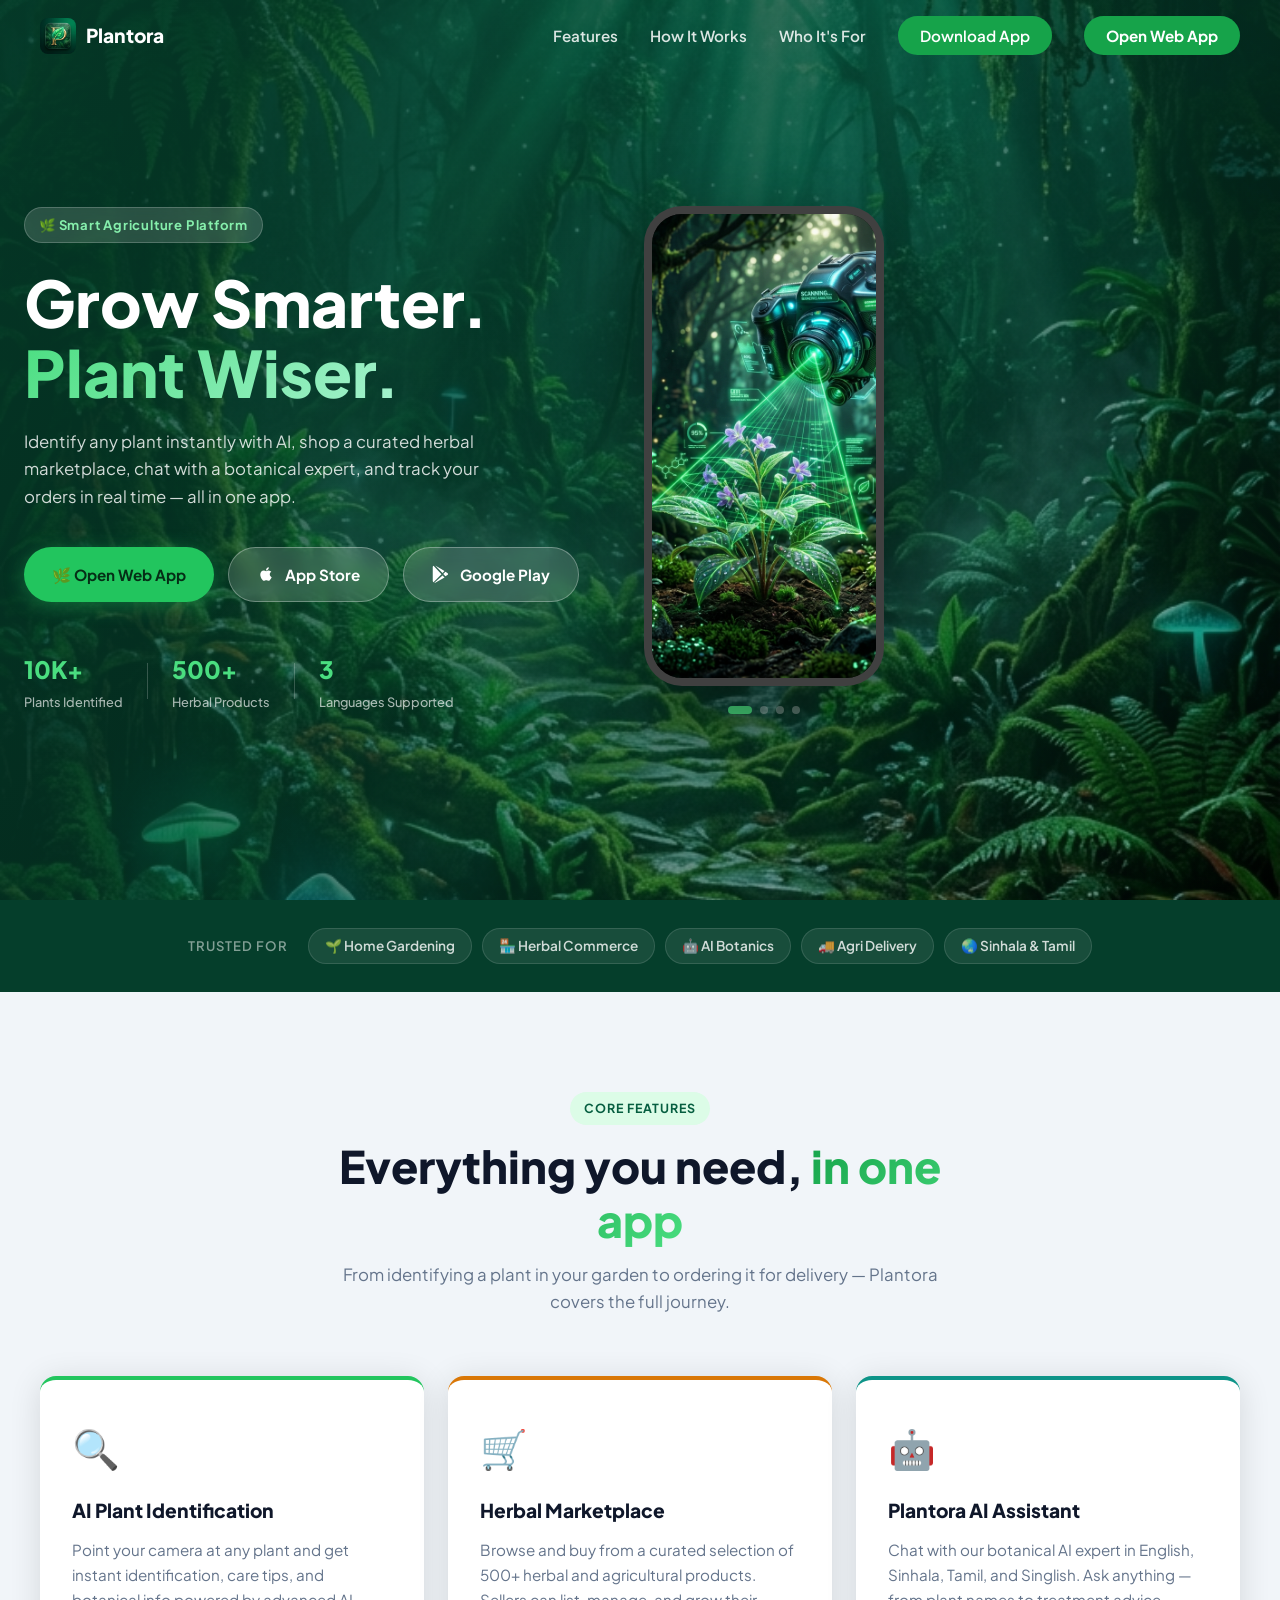
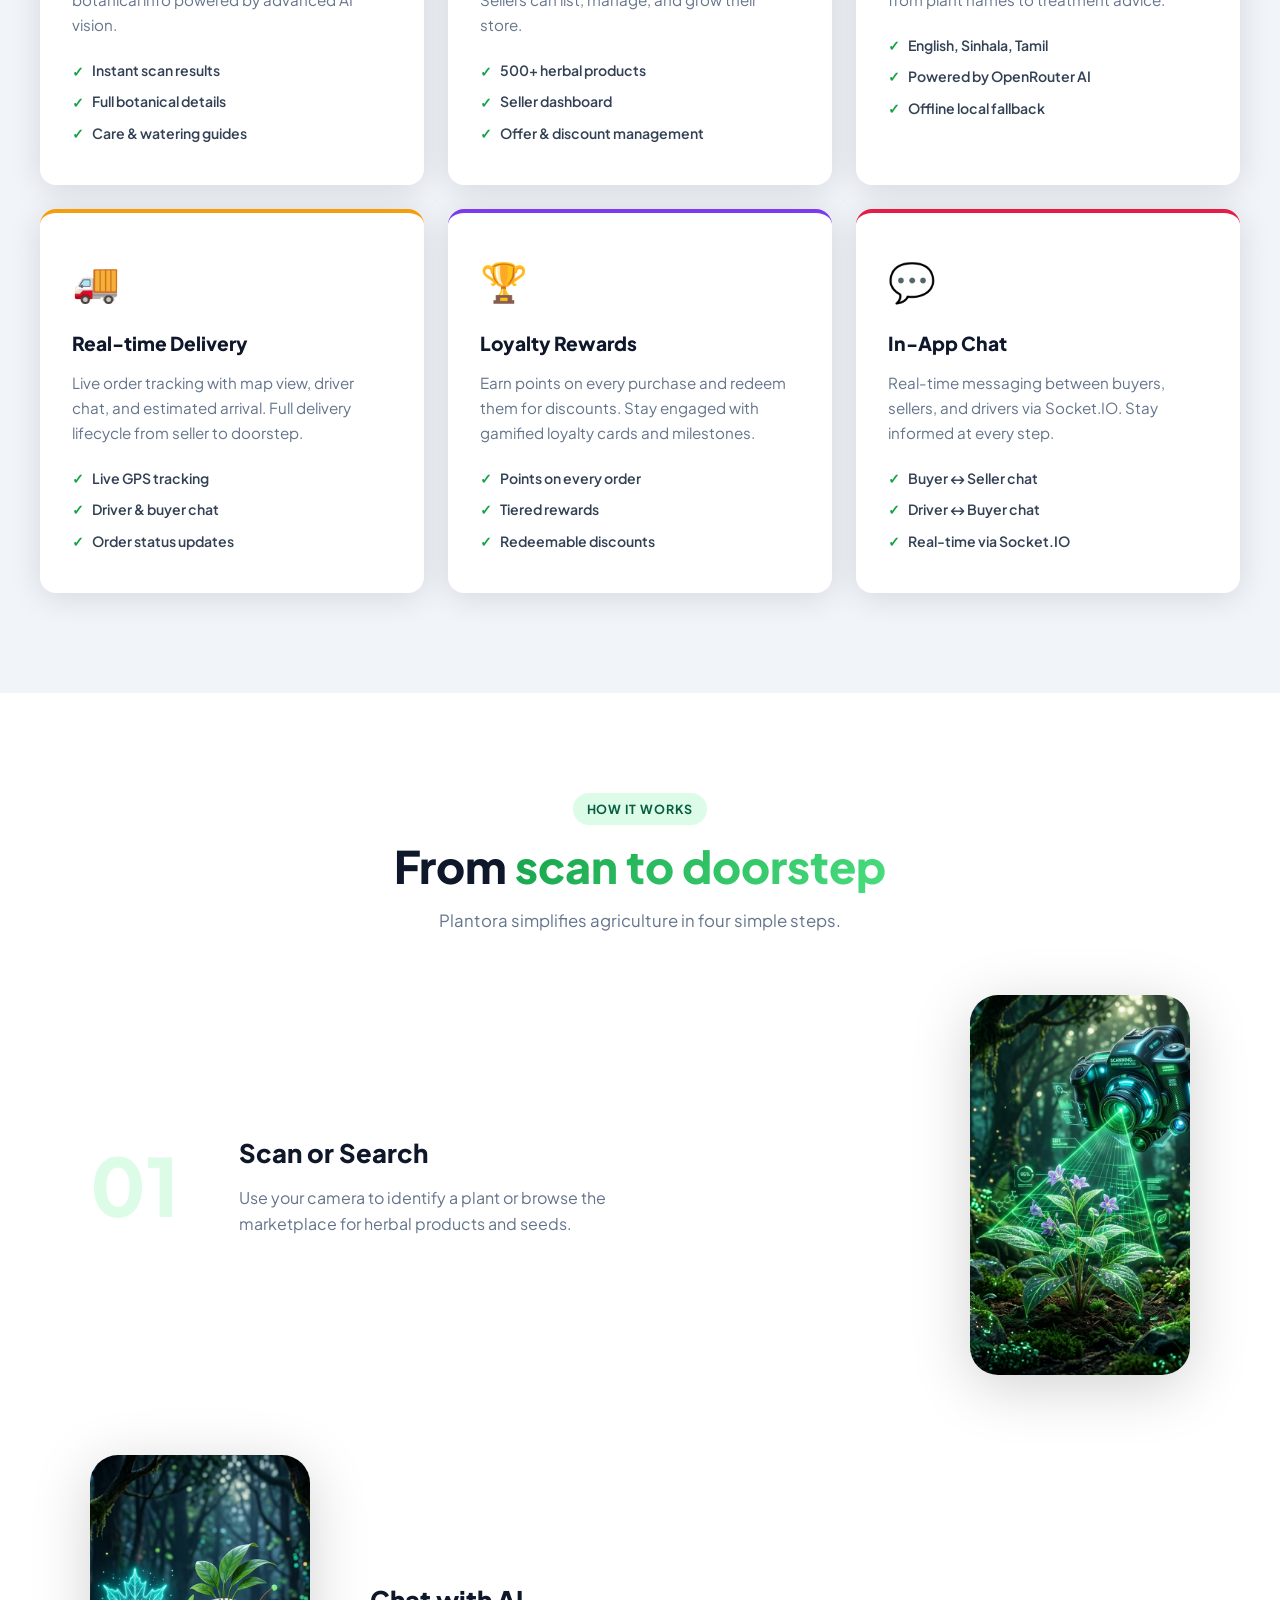
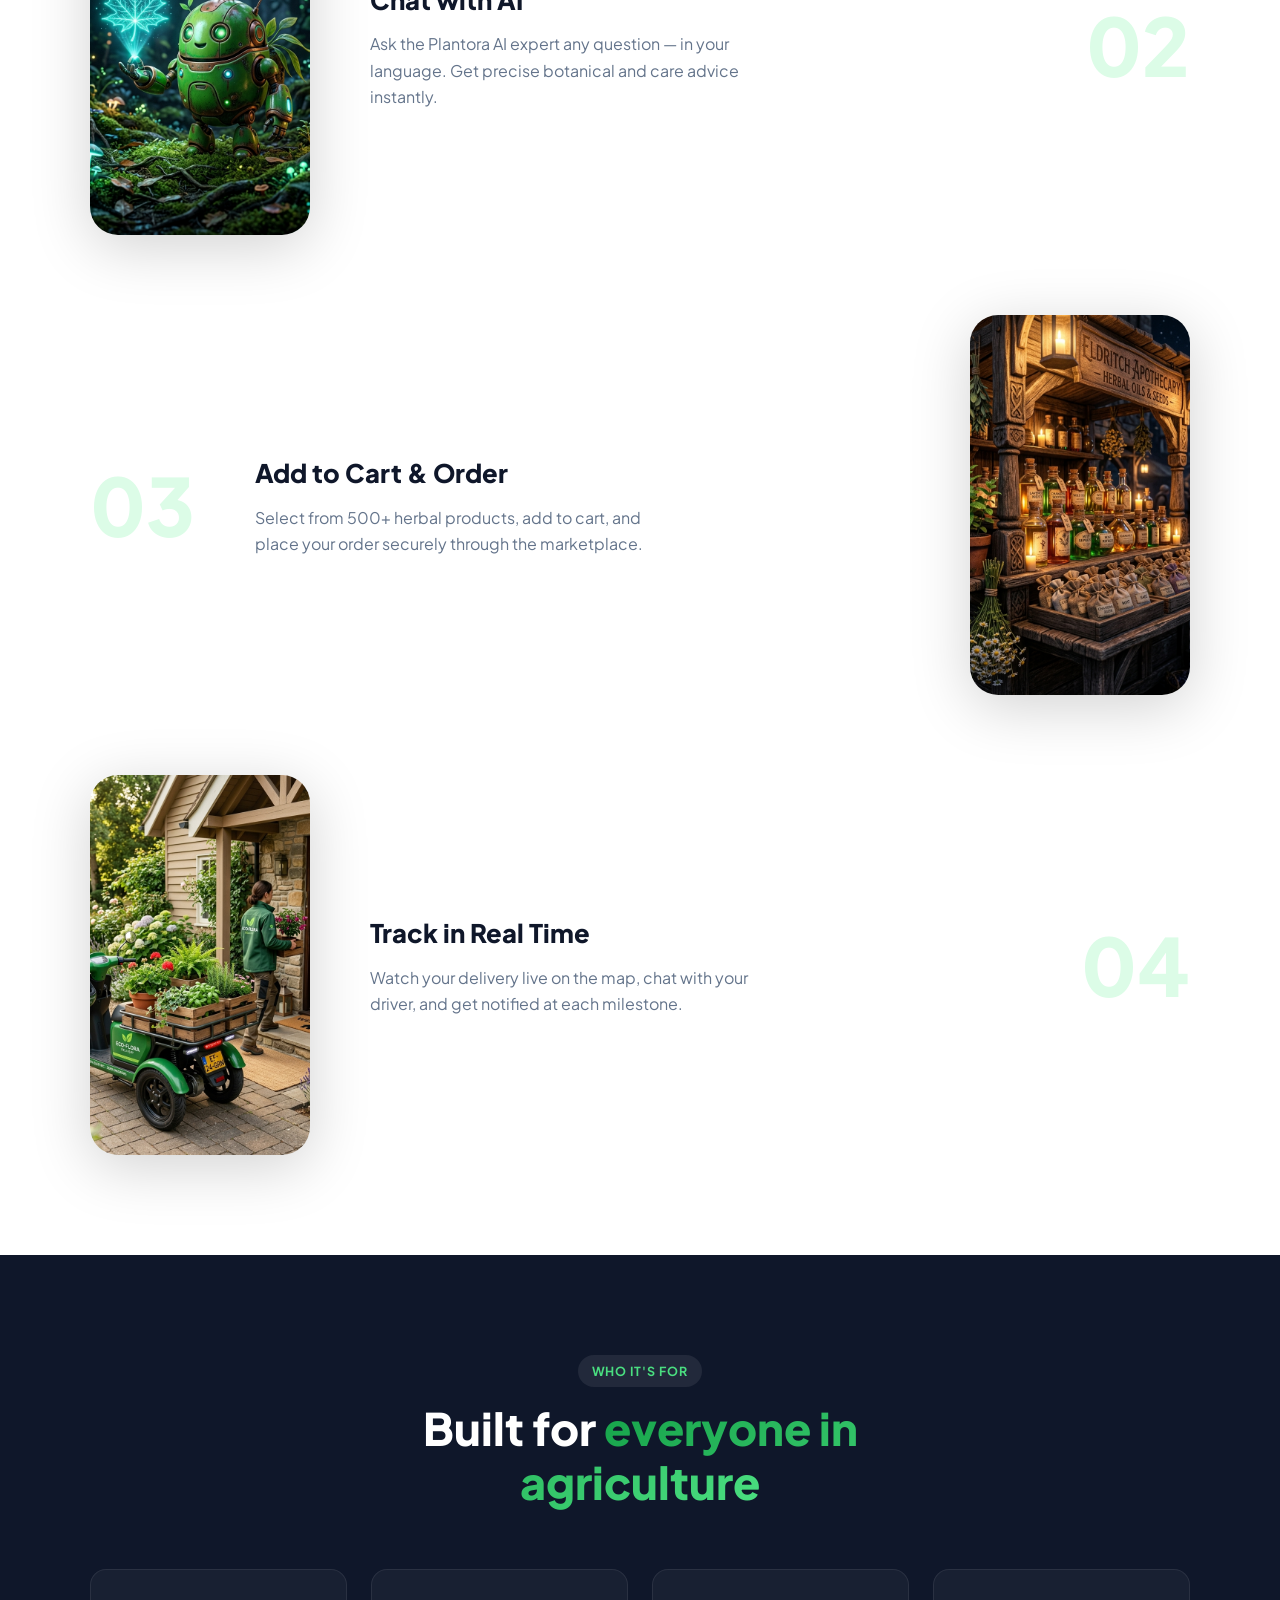
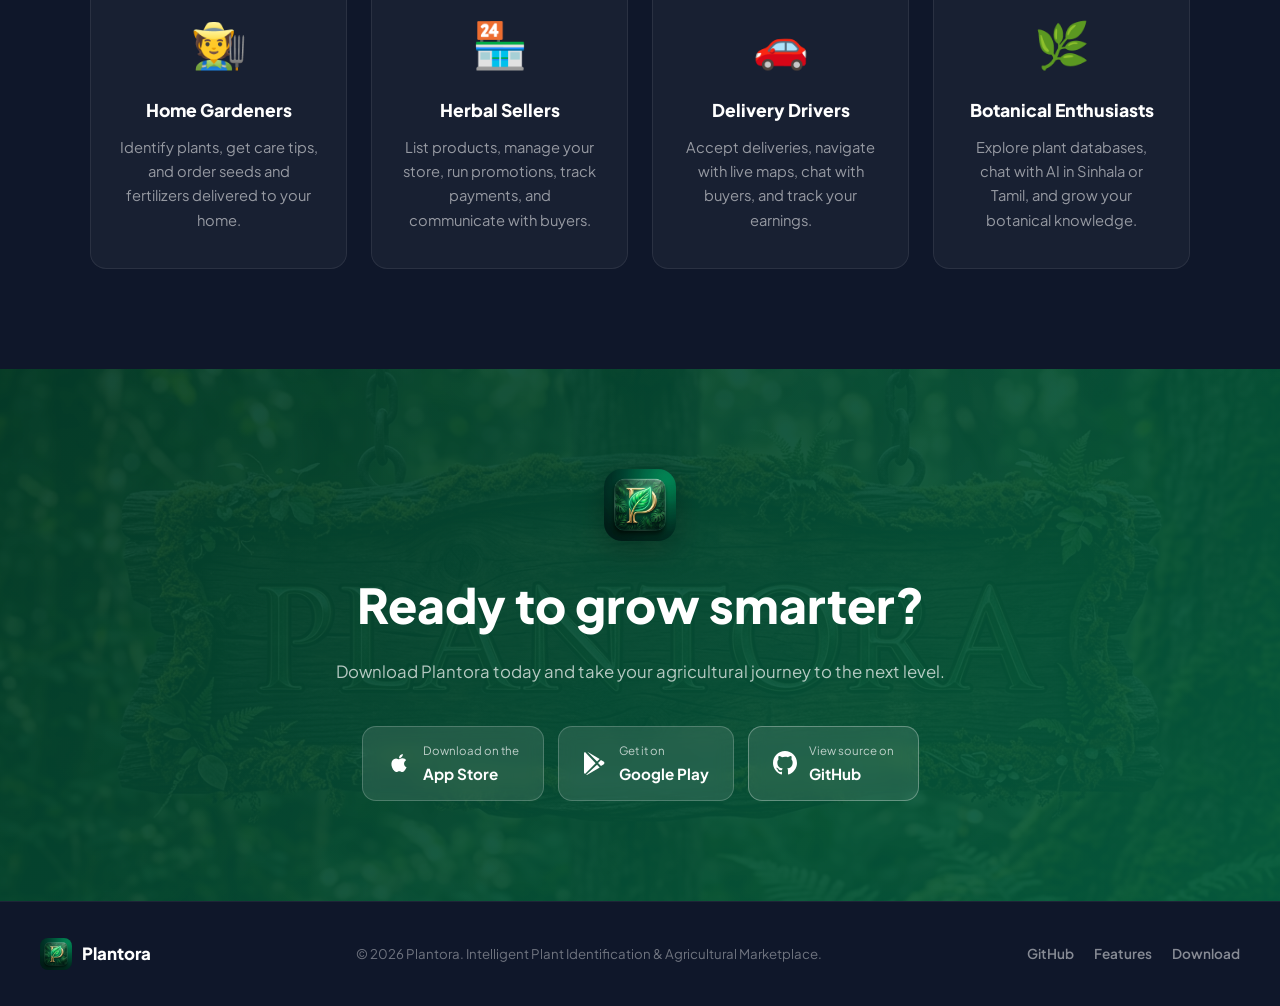
==== landing.html @ 4ab4b723 "Deploy Plantora Flutter Web build with landing page and local server" ====
<!DOCTYPE html>
<html lang="en">
<head>
  <meta charset="UTF-8" />
  <meta name="viewport" content="width=device-width, initial-scale=1.0" />
  <title>Plantora — Intelligent Plant Identification & Agricultural Marketplace</title>
  <meta name="description" content="Plantora is your all-in-one smart agriculture companion. Identify plants, shop the herbal marketplace, chat with AI, and track deliveries in real time." />
  <link rel="icon" href="images/plantora_emblem.png" />
  <link rel="preconnect" href="https://fonts.googleapis.com" />
  <link rel="preconnect" href="https://fonts.gstatic.com" crossorigin />
  <link href="https://fonts.googleapis.com/css2?family=Plus+Jakarta+Sans:wght@300;400;500;600;700;800&display=swap" rel="stylesheet" />
  <link rel="stylesheet" href="style.css" />
</head>
<body>

  <!-- ── NAV ─────────────────────────────────────────────────── -->
  <nav id="navbar">
    <div class="nav-inner">
      <a href="#" class="logo">
        <img src="images/plantora_emblem.png" alt="Plantora logo" />
        <span>Plantora</span>
      </a>
      <ul class="nav-links">
        <li><a href="#features">Features</a></li>
        <li><a href="#how">How It Works</a></li>
        <li><a href="#roles">Who It's For</a></li>
        <li><a href="#download" class="btn-nav">Download App</a></li>
        <li><a href="/" class="btn-nav" style="background:#22c55e;color:#052e16;font-weight:700;">Open Web App</a></li>
      </ul>
      <button class="hamburger" id="hamburger" aria-label="Toggle menu">
        <span></span><span></span><span></span>
      </button>
    </div>
  </nav>

  <!-- ── HERO ─────────────────────────────────────────────────── -->
  <section class="hero" id="home">
    <div class="hero-bg"></div>
    <div class="hero-overlay"></div>
    <div class="hero-content">
      <div class="hero-badge">🌿 Smart Agriculture Platform</div>
      <h1>Grow Smarter.<br /><span class="gradient-text">Plant Wiser.</span></h1>
      <p class="hero-sub">Identify any plant instantly with AI, shop a curated herbal marketplace, chat with a botanical expert, and track your orders in real time — all in one app.</p>
      <div class="hero-actions">
        <a href="/" class="btn-primary" style="background:#22c55e;color:#052e16;font-weight:700;">
          🌿 Open Web App
        </a>
        <a href="#download" class="btn-secondary">
          <svg xmlns="http://www.w3.org/2000/svg" viewBox="0 0 24 24" fill="currentColor"><path d="M17.05 20.28c-.98.95-2.05.8-3.08.35-1.09-.46-2.09-.48-3.24 0-1.44.62-2.2.44-3.06-.35C2.79 15.25 3.51 7.7 9.05 7.4c1.35.07 2.29.74 3.08.8 1.18-.24 2.31-.93 3.57-.84 1.51.12 2.65.72 3.4 1.8-3.12 1.87-2.38 5.98.48 7.13-.57 1.39-1.32 2.76-2.54 3.99zM12.03 7.25c-.15-2.23 1.66-4.07 3.74-4.25.29 2.58-2.34 4.5-3.74 4.25z"/></svg>
          App Store
        </a>
        <a href="#download" class="btn-secondary">
          <svg xmlns="http://www.w3.org/2000/svg" viewBox="0 0 24 24" fill="currentColor"><path d="M3.18 23.76c.37.2.8.18 1.16-.04l12.37-7.17-2.67-2.68-10.86 9.89zM20.5 10.56L17.96 9.1 15.06 12l2.9 2.9 2.56-1.48a1.6 1.6 0 000-2.86zM2.01 1.1A1.6 1.6 0 001 2.54v18.92c0 .6.33 1.12.83 1.4l.17.09 10.6-10.61L2.01 1.1zm2.33-.38l12.37 7.17-2.67 2.67L4.34.72z"/></svg>
          Google Play
        </a>
      </div>
      <div class="hero-stats">
        <div class="stat"><span class="stat-num">10K+</span><span class="stat-label">Plants Identified</span></div>
        <div class="stat-divider"></div>
        <div class="stat"><span class="stat-num">500+</span><span class="stat-label">Herbal Products</span></div>
        <div class="stat-divider"></div>
        <div class="stat"><span class="stat-num">3</span><span class="stat-label">Languages Supported</span></div>
      </div>
    </div>
    <div class="hero-mockup">
      <div class="phone-wrap">
        <div class="phone-frame">
          <img src="images/onboarding_plant_id.jpg" alt="Plant identification screen" class="phone-screen active" id="slide-0" />
          <img src="images/onboarding_marketplace.jpg" alt="Marketplace screen" class="phone-screen" id="slide-1" />
          <img src="images/onboarding_ai_chat.jpg" alt="AI Chat screen" class="phone-screen" id="slide-2" />
          <img src="images/onboarding_delivery.jpg" alt="Delivery tracking screen" class="phone-screen" id="slide-3" />
        </div>
        <div class="phone-dots">
          <button type="button" class="dot active" onclick="goSlide(0)" title="Show slide 1" aria-label="Show slide 1"></button>
          <button type="button" class="dot" onclick="goSlide(1)" title="Show slide 2" aria-label="Show slide 2"></button>
          <button type="button" class="dot" onclick="goSlide(3)" title="Show slide 4" aria-label="Show slide 4"></button>
          <button type="button" class="dot" onclick="goSlide(2)" title="Show slide 3" aria-label="Show slide 3"></button>
        </div>
      </div>
    </div>
  </section>

  <!-- ── TRUSTED BY ─────────────────────────────────────────── -->
  <section class="trusted">
    <p class="trusted-label">Trusted for</p>
    <div class="trusted-chips">
      <span>🌱 Home Gardening</span>
      <span>🏪 Herbal Commerce</span>
      <span>🤖 AI Botanics</span>
      <span>🚚 Agri Delivery</span>
      <span>🌏 Sinhala &amp; Tamil</span>
    </div>
  </section>

  <!-- ── FEATURES ───────────────────────────────────────────── -->
  <section class="features" id="features">
    <div class="section-header">
      <div class="section-tag">Core Features</div>
      <h2>Everything you need, <span class="gradient-text">in one app</span></h2>
      <p>From identifying a plant in your garden to ordering it for delivery — Plantora covers the full journey.</p>
    </div>
    <div class="features-grid">

      <div class="feature-card card-green">
        <div class="feature-icon">🔍</div>
        <h3>AI Plant Identification</h3>
        <p>Point your camera at any plant and get instant identification, care tips, and botanical info powered by advanced AI vision.</p>
        <ul class="feature-list">
          <li>Instant scan results</li>
          <li>Full botanical details</li>
          <li>Care & watering guides</li>
        </ul>
      </div>

      <div class="feature-card card-earth">
        <div class="feature-icon">🛒</div>
        <h3>Herbal Marketplace</h3>
        <p>Browse and buy from a curated selection of 500+ herbal and agricultural products. Sellers can list, manage, and grow their store.</p>
        <ul class="feature-list">
          <li>500+ herbal products</li>
          <li>Seller dashboard</li>
          <li>Offer & discount management</li>
        </ul>
      </div>

      <div class="feature-card card-teal">
        <div class="feature-icon">🤖</div>
        <h3>Plantora AI Assistant</h3>
        <p>Chat with our botanical AI expert in English, Sinhala, Tamil, and Singlish. Ask anything — from plant names to treatment advice.</p>
        <ul class="feature-list">
          <li>English, Sinhala, Tamil</li>
          <li>Powered by OpenRouter AI</li>
          <li>Offline local fallback</li>
        </ul>
      </div>

      <div class="feature-card card-amber">
        <div class="feature-icon">🚚</div>
        <h3>Real-time Delivery</h3>
        <p>Live order tracking with map view, driver chat, and estimated arrival. Full delivery lifecycle from seller to doorstep.</p>
        <ul class="feature-list">
          <li>Live GPS tracking</li>
          <li>Driver & buyer chat</li>
          <li>Order status updates</li>
        </ul>
      </div>

      <div class="feature-card card-purple">
        <div class="feature-icon">🏆</div>
        <h3>Loyalty Rewards</h3>
        <p>Earn points on every purchase and redeem them for discounts. Stay engaged with gamified loyalty cards and milestones.</p>
        <ul class="feature-list">
          <li>Points on every order</li>
          <li>Tiered rewards</li>
          <li>Redeemable discounts</li>
        </ul>
      </div>

      <div class="feature-card card-rose">
        <div class="feature-icon">💬</div>
        <h3>In-App Chat</h3>
        <p>Real-time messaging between buyers, sellers, and drivers via Socket.IO. Stay informed at every step.</p>
        <ul class="feature-list">
          <li>Buyer ↔ Seller chat</li>
          <li>Driver ↔ Buyer chat</li>
          <li>Real-time via Socket.IO</li>
        </ul>
      </div>

    </div>
  </section>

  <!-- ── HOW IT WORKS ───────────────────────────────────────── -->
  <section class="how" id="how">
    <div class="section-header">
      <div class="section-tag">How It Works</div>
      <h2>From <span class="gradient-text">scan to doorstep</span></h2>
      <p>Plantora simplifies agriculture in four simple steps.</p>
    </div>
    <div class="steps">
      <div class="step">
        <div class="step-num">01</div>
        <div class="step-content">
          <h3>Scan or Search</h3>
          <p>Use your camera to identify a plant or browse the marketplace for herbal products and seeds.</p>
        </div>
        <div class="step-img">
          <img src="images/onboarding_plant_id.jpg" alt="Scan screen" />
        </div>
      </div>
      <div class="step step-reverse">
        <div class="step-num">02</div>
        <div class="step-content">
          <h3>Chat with AI</h3>
          <p>Ask the Plantora AI expert any question — in your language. Get precise botanical and care advice instantly.</p>
        </div>
        <div class="step-img">
          <img src="images/onboarding_ai_chat.jpg" alt="AI chat screen" />
        </div>
      </div>
      <div class="step">
        <div class="step-num">03</div>
        <div class="step-content">
          <h3>Add to Cart &amp; Order</h3>
          <p>Select from 500+ herbal products, add to cart, and place your order securely through the marketplace.</p>
        </div>
        <div class="step-img">
          <img src="images/onboarding_marketplace.jpg" alt="Marketplace screen" />
        </div>
      </div>
      <div class="step step-reverse">
        <div class="step-num">04</div>
        <div class="step-content">
          <h3>Track in Real Time</h3>
          <p>Watch your delivery live on the map, chat with your driver, and get notified at each milestone.</p>
        </div>
        <div class="step-img">
          <img src="images/onboarding_delivery.jpg" alt="Delivery tracking" />
        </div>
      </div>
    </div>
  </section>

  <!-- ── ROLES ─────────────────────────────────────────────── -->
  <section class="roles" id="roles">
    <div class="section-header">
      <div class="section-tag">Who It's For</div>
      <h2>Built for <span class="gradient-text">everyone in agriculture</span></h2>
    </div>
    <div class="roles-grid">
      <div class="role-card">
        <div class="role-emoji">🧑‍🌾</div>
        <h3>Home Gardeners</h3>
        <p>Identify plants, get care tips, and order seeds and fertilizers delivered to your home.</p>
      </div>
      <div class="role-card">
        <div class="role-emoji">🏪</div>
        <h3>Herbal Sellers</h3>
        <p>List products, manage your store, run promotions, track payments, and communicate with buyers.</p>
      </div>
      <div class="role-card">
        <div class="role-emoji">🚗</div>
        <h3>Delivery Drivers</h3>
        <p>Accept deliveries, navigate with live maps, chat with buyers, and track your earnings.</p>
      </div>
      <div class="role-card">
        <div class="role-emoji">🌿</div>
        <h3>Botanical Enthusiasts</h3>
        <p>Explore plant databases, chat with AI in Sinhala or Tamil, and grow your botanical knowledge.</p>
      </div>
    </div>
  </section>

  <!-- ── DOWNLOAD ───────────────────────────────────────────── -->
  <section class="download" id="download">
    <div class="download-bg"></div>
    <div class="download-content">
      <img src="images/plantora_emblem.png" alt="Plantora" class="download-logo" />
      <h2>Ready to grow smarter?</h2>
      <p>Download Plantora today and take your agricultural journey to the next level.</p>
      <div class="download-btns">
        <a href="#" class="btn-store">
          <svg xmlns="http://www.w3.org/2000/svg" viewBox="0 0 24 24" fill="currentColor"><path d="M17.05 20.28c-.98.95-2.05.8-3.08.35-1.09-.46-2.09-.48-3.24 0-1.44.62-2.2.44-3.06-.35C2.79 15.25 3.51 7.7 9.05 7.4c1.35.07 2.29.74 3.08.8 1.18-.24 2.31-.93 3.57-.84 1.51.12 2.65.72 3.4 1.8-3.12 1.87-2.38 5.98.48 7.13-.57 1.39-1.32 2.76-2.54 3.99zM12.03 7.25c-.15-2.23 1.66-4.07 3.74-4.25.29 2.58-2.34 4.5-3.74 4.25z"/></svg>
          <div><small>Download on the</small><strong>App Store</strong></div>
        </a>
        <a href="#" class="btn-store">
          <svg xmlns="http://www.w3.org/2000/svg" viewBox="0 0 24 24" fill="currentColor"><path d="M3.18 23.76c.37.2.8.18 1.16-.04l12.37-7.17-2.67-2.68-10.86 9.89zM20.5 10.56L17.96 9.1 15.06 12l2.9 2.9 2.56-1.48a1.6 1.6 0 000-2.86zM2.01 1.1A1.6 1.6 0 001 2.54v18.92c0 .6.33 1.12.83 1.4l.17.09 10.6-10.61L2.01 1.1zm2.33-.38l12.37 7.17-2.67 2.67L4.34.72z"/></svg>
          <div><small>Get it on</small><strong>Google Play</strong></div>
        </a>
        <a href="https://github.com/Kavishka0002/Agriculture-App" target="_blank" rel="noopener noreferrer" class="btn-store btn-store-gh">
          <svg xmlns="http://www.w3.org/2000/svg" viewBox="0 0 24 24" fill="currentColor"><path d="M12 0C5.37 0 0 5.37 0 12c0 5.3 3.44 9.8 8.2 11.39.6.11.82-.26.82-.58v-2.04c-3.34.73-4.04-1.61-4.04-1.61-.55-1.39-1.34-1.76-1.34-1.76-1.09-.74.08-.73.08-.73 1.2.08 1.84 1.24 1.84 1.24 1.07 1.83 2.81 1.3 3.49 1 .11-.78.42-1.3.76-1.6-2.67-.3-5.47-1.33-5.47-5.93 0-1.31.47-2.38 1.24-3.22-.13-.3-.54-1.52.12-3.18 0 0 1.01-.32 3.3 1.23a11.5 11.5 0 013-.4c1.02.005 2.04.14 3 .4 2.28-1.55 3.29-1.23 3.29-1.23.66 1.66.25 2.88.12 3.18.77.84 1.23 1.91 1.23 3.22 0 4.61-2.81 5.63-5.48 5.92.43.37.81 1.1.81 2.22v3.29c0 .32.22.7.82.58C20.56 21.8 24 17.3 24 12c0-6.63-5.37-12-12-12z"/></svg>
          <div><small>View source on</small><strong>GitHub</strong></div>
        </a>
      </div>
    </div>
  </section>

  <!-- ── FOOTER ─────────────────────────────────────────────── -->
  <footer>
    <div class="footer-inner">
      <div class="footer-brand">
        <img src="images/plantora_emblem.png" alt="Plantora" />
        <span>Plantora</span>
      </div>
      <p class="footer-copy">© 2026 Plantora. Intelligent Plant Identification &amp; Agricultural Marketplace.</p>
      <div class="footer-links">
        <a href="https://github.com/Kavishka0002/Agriculture-App" target="_blank" rel="noopener noreferrer">GitHub</a>
        <a href="#features">Features</a>
        <a href="#download">Download</a>
      </div>
    </div>
  </footer>

  <script src="script.js"></script>
</body>
</html>
---- style.css ----
/* ── RESET & BASE ─────────────────────────────────────────── */
*, *::before, *::after { box-sizing: border-box; margin: 0; padding: 0; }

:root {
  --green-900: #053E2B;
  --green-800: #065e40;
  --green-600: #16a34a;
  --green-500: #22c55e;
  --green-400: #4ade80;
  --green-300: #86efac;
  --green-100: #dcfce7;
  --earth:     #92400e;
  --earth-lt:  #fef3c7;
  --teal:      #0d9488;
  --amber:     #d97706;
  --purple:    #7c3aed;
  --rose:      #e11d48;
  --gray-900:  #0f172a;
  --gray-800:  #1e293b;
  --gray-700:  #334155;
  --gray-500:  #64748b;
  --gray-200:  #e2e8f0;
  --gray-100:  #f1f5f9;
  --white:     #ffffff;
  --font:      'Plus Jakarta Sans', sans-serif;
  --radius:    16px;
  --shadow:    0 4px 32px rgba(0,0,0,.12);
  --shadow-lg: 0 12px 60px rgba(0,0,0,.18);
}

html { scroll-behavior: smooth; }

body {
  font-family: var(--font);
  color: var(--gray-900);
  background: var(--white);
  line-height: 1.65;
  overflow-x: hidden;
}

img { display: block; max-width: 100%; }
a  { text-decoration: none; color: inherit; }
ul { list-style: none; }

/* ── UTILITIES ─────────────────────────────────────────────── */
.gradient-text {
  background: linear-gradient(135deg, var(--green-600), var(--green-400));
  -webkit-background-clip: text;
  -webkit-text-fill-color: transparent;
  background-clip: text;
}

.section-header {
  text-align: center;
  max-width: 640px;
  margin: 0 auto 60px;
}
.section-tag {
  display: inline-block;
  background: var(--green-100);
  color: var(--green-800);
  font-size: .78rem;
  font-weight: 700;
  letter-spacing: .08em;
  text-transform: uppercase;
  padding: 6px 14px;
  border-radius: 99px;
  margin-bottom: 14px;
}
.section-header h2 {
  font-size: clamp(1.8rem, 4vw, 2.8rem);
  font-weight: 800;
  line-height: 1.2;
  margin-bottom: 14px;
}
.section-header p { color: var(--gray-500); font-size: 1.05rem; }

/* ── NAVBAR ────────────────────────────────────────────────── */
#navbar {
  position: fixed; top: 0; left: 0; right: 0; z-index: 100;
  padding: 0 24px;
  transition: background .3s, box-shadow .3s;
}
#navbar.scrolled {
  background: rgba(255,255,255,.92);
  backdrop-filter: blur(12px);
  -webkit-backdrop-filter: blur(12px);
  box-shadow: 0 2px 20px rgba(0,0,0,.08);
}
.nav-inner {
  max-width: 1200px;
  margin: 0 auto;
  height: 72px;
  display: flex;
  align-items: center;
  justify-content: space-between;
  gap: 24px;
}
.logo {
  display: flex;
  align-items: center;
  gap: 10px;
  font-weight: 800;
  font-size: 1.2rem;
  color: var(--white);
  transition: color .3s;
}
#navbar.scrolled .logo { color: var(--gray-900); }
.logo img { width: 36px; height: 36px; border-radius: 8px; object-fit: cover; }

.nav-links {
  display: flex;
  align-items: center;
  gap: 32px;
}
.nav-links a {
  font-weight: 600;
  font-size: .95rem;
  color: rgba(255,255,255,.85);
  transition: color .2s;
}
#navbar.scrolled .nav-links a { color: var(--gray-700); }
.nav-links a:hover { color: var(--green-400); }
#navbar.scrolled .nav-links a:hover { color: var(--green-600); }

.btn-nav {
  background: var(--green-600) !important;
  color: var(--white) !important;
  padding: 10px 22px;
  border-radius: 99px;
  transition: background .2s, transform .2s !important;
}
.btn-nav:hover { background: var(--green-800) !important; transform: translateY(-1px); }

.hamburger {
  display: none;
  flex-direction: column;
  gap: 5px;
  background: none;
  border: none;
  cursor: pointer;
  padding: 4px;
}
.hamburger span {
  display: block;
  width: 24px; height: 2px;
  background: var(--white);
  border-radius: 2px;
  transition: background .3s;
}
#navbar.scrolled .hamburger span { background: var(--gray-900); }

/* ── HERO ──────────────────────────────────────────────────── */
.hero {
  position: relative;
  min-height: 100vh;
  display: flex;
  align-items: center;
  padding: 100px 24px 80px;
  overflow: hidden;
}
.hero-bg {
  position: absolute; inset: 0;
  background: url('images/plantora_full_bg.jpg') center/cover no-repeat;
  z-index: 0;
}
.hero-overlay {
  position: absolute; inset: 0;
  background: linear-gradient(135deg, rgba(5,62,43,.88) 0%, rgba(5,62,43,.65) 60%, rgba(0,0,0,.3) 100%);
  z-index: 1;
}
.hero-content {
  position: relative; z-index: 2;
  flex: 1;
  max-width: 560px;
  color: var(--white);
}
.hero-badge {
  display: inline-flex;
  align-items: center;
  gap: 6px;
  background: rgba(255,255,255,.15);
  backdrop-filter: blur(8px);
  border: 1px solid rgba(255,255,255,.2);
  color: var(--green-300);
  font-size: .82rem;
  font-weight: 700;
  letter-spacing: .06em;
  padding: 6px 14px;
  border-radius: 99px;
  margin-bottom: 24px;
}
.hero-content h1 {
  font-size: clamp(2.4rem, 6vw, 4rem);
  font-weight: 800;
  line-height: 1.1;
  margin-bottom: 20px;
}
.hero-content h1 .gradient-text {
  background: linear-gradient(135deg, var(--green-400), #a7f3d0);
  -webkit-background-clip: text;
  background-clip: text;
  -webkit-text-fill-color: transparent;
}
.hero-sub {
  font-size: 1.05rem;
  color: rgba(255,255,255,.82);
  margin-bottom: 36px;
  max-width: 480px;
}
.hero-actions {
  display: flex;
  gap: 14px;
  flex-wrap: wrap;
  margin-bottom: 48px;
}
.btn-primary, .btn-secondary {
  display: inline-flex;
  align-items: center;
  gap: 10px;
  padding: 14px 28px;
  border-radius: 99px;
  font-weight: 700;
  font-size: .95rem;
  transition: transform .2s, box-shadow .2s;
}
.btn-primary svg, .btn-secondary svg { width: 18px; height: 18px; }
.btn-primary {
  background: var(--green-500);
  color: var(--gray-900);
  box-shadow: 0 4px 20px rgba(34,197,94,.4);
}
.btn-primary:hover { transform: translateY(-2px); box-shadow: 0 8px 28px rgba(34,197,94,.5); }
.btn-secondary {
  background: rgba(255,255,255,.15);
  color: var(--white);
  border: 1px solid rgba(255,255,255,.3);
  backdrop-filter: blur(8px);
}
.btn-secondary:hover { background: rgba(255,255,255,.25); transform: translateY(-2px); }

.hero-stats {
  display: flex;
  align-items: center;
  gap: 24px;
  flex-wrap: wrap;
}
.stat { display: flex; flex-direction: column; gap: 2px; }
.stat-num { font-size: 1.5rem; font-weight: 800; color: var(--green-400); }
.stat-label { font-size: .8rem; color: rgba(255,255,255,.65); font-weight: 500; }
.stat-divider { width: 1px; height: 36px; background: rgba(255,255,255,.2); }

/* ── PHONE MOCKUP ─────────────────────────────────────────── */
.hero-mockup {
  position: relative; z-index: 2;
  flex: 0 0 auto;
  display: flex;
  justify-content: center;
  padding-left: 60px;
}
.phone-wrap { display: flex; flex-direction: column; align-items: center; gap: 20px; }
.phone-frame {
  width: 240px;
  height: 480px;
  border-radius: 38px;
  border: 8px solid rgba(255,255,255,.25);
  box-shadow: 0 32px 80px rgba(0,0,0,.5), inset 0 0 0 1px rgba(255,255,255,.1);
  overflow: hidden;
  position: relative;
  background: #000;
}
.phone-screen {
  position: absolute; inset: 0;
  width: 100%; height: 100%;
  object-fit: cover;
  opacity: 0;
  transition: opacity .7s ease;
}
.phone-screen.active { opacity: 1; }
.phone-dots { display: flex; gap: 8px; }
.dot {
  width: 8px; height: 8px;
  border-radius: 99px;
  border: none;
  background: rgba(255,255,255,.35);
  cursor: pointer;
  transition: background .3s, width .3s;
}
.dot.active { background: var(--green-400); width: 24px; }

/* ── TRUSTED ───────────────────────────────────────────────── */
.trusted {
  background: var(--green-900);
  padding: 28px 24px;
  display: flex;
  align-items: center;
  justify-content: center;
  gap: 20px;
  flex-wrap: wrap;
}
.trusted-label {
  color: rgba(255,255,255,.5);
  font-size: .82rem;
  font-weight: 600;
  text-transform: uppercase;
  letter-spacing: .08em;
}
.trusted-chips {
  display: flex;
  gap: 10px;
  flex-wrap: wrap;
  justify-content: center;
}
.trusted-chips span {
  background: rgba(255,255,255,.08);
  border: 1px solid rgba(255,255,255,.12);
  color: rgba(255,255,255,.8);
  font-size: .85rem;
  font-weight: 600;
  padding: 6px 16px;
  border-radius: 99px;
}

/* ── FEATURES ──────────────────────────────────────────────── */
.features {
  padding: 100px 24px;
  background: var(--gray-100);
}
.features-grid {
  max-width: 1200px;
  margin: 0 auto;
  display: grid;
  grid-template-columns: repeat(auto-fit, minmax(320px, 1fr));
  gap: 24px;
}
.feature-card {
  background: var(--white);
  border-radius: var(--radius);
  padding: 36px 32px;
  box-shadow: var(--shadow);
  border-top: 4px solid transparent;
  transition: transform .25s, box-shadow .25s;
}
.feature-card:hover { transform: translateY(-6px); box-shadow: var(--shadow-lg); }
.card-green  { border-color: var(--green-500); }
.card-earth  { border-color: var(--amber); }
.card-teal   { border-color: var(--teal); }
.card-amber  { border-color: #f59e0b; }
.card-purple { border-color: var(--purple); }
.card-rose   { border-color: var(--rose); }

.feature-icon { font-size: 2.4rem; margin-bottom: 16px; }
.feature-card h3 { font-size: 1.2rem; font-weight: 800; margin-bottom: 10px; }
.feature-card p  { color: var(--gray-500); font-size: .95rem; margin-bottom: 18px; }
.feature-list li {
  font-size: .88rem;
  font-weight: 600;
  color: var(--gray-700);
  padding: 4px 0 4px 20px;
  position: relative;
}
.feature-list li::before {
  content: '✓';
  position: absolute; left: 0;
  color: var(--green-600);
  font-weight: 800;
}

/* ── HOW IT WORKS ─────────────────────────────────────────── */
.how {
  padding: 100px 24px;
  background: var(--white);
}
.steps {
  max-width: 1100px;
  margin: 0 auto;
  display: flex;
  flex-direction: column;
  gap: 80px;
}
.step {
  display: flex;
  align-items: center;
  gap: 60px;
}
.step-reverse { flex-direction: row-reverse; }
.step-num {
  font-size: 5rem;
  font-weight: 900;
  line-height: 1;
  color: var(--green-100);
  flex-shrink: 0;
  min-width: 80px;
}
.step-content { flex: 1; }
.step-content h3 {
  font-size: 1.6rem;
  font-weight: 800;
  margin-bottom: 10px;
}
.step-content p { color: var(--gray-500); font-size: 1rem; max-width: 400px; }
.step-img {
  flex: 0 0 auto;
  width: 220px;
}
.step-img img {
  width: 220px;
  height: 380px;
  object-fit: cover;
  border-radius: 28px;
  box-shadow: var(--shadow-lg);
}

/* ── ROLES ─────────────────────────────────────────────────── */
.roles {
  padding: 100px 24px;
  background: var(--gray-900);
}
.roles .section-header h2  { color: var(--white); }
.roles .section-header p   { color: rgba(255,255,255,.55); }
.roles .section-tag {
  background: rgba(255,255,255,.08);
  color: var(--green-400);
}
.roles-grid {
  max-width: 1100px;
  margin: 0 auto;
  display: grid;
  grid-template-columns: repeat(auto-fit, minmax(240px, 1fr));
  gap: 24px;
}
.role-card {
  background: rgba(255,255,255,.04);
  border: 1px solid rgba(255,255,255,.08);
  border-radius: var(--radius);
  padding: 36px 28px;
  text-align: center;
  transition: background .25s, transform .25s;
}
.role-card:hover {
  background: rgba(255,255,255,.08);
  transform: translateY(-4px);
}
.role-emoji { font-size: 2.8rem; margin-bottom: 16px; }
.role-card h3 { color: var(--white); font-weight: 800; font-size: 1.1rem; margin-bottom: 10px; }
.role-card p  { color: rgba(255,255,255,.55); font-size: .92rem; }

/* ── DOWNLOAD ─────────────────────────────────────────────── */
.download {
  position: relative;
  padding: 100px 24px;
  text-align: center;
  overflow: hidden;
}
.download-bg {
  position: absolute; inset: 0;
  background: linear-gradient(135deg, var(--green-900), var(--green-800));
  z-index: 0;
}
.download-bg::after {
  content: '';
  position: absolute; inset: 0;
  background: url('images/plantora_wood_sign.jpg') center/cover no-repeat;
  opacity: .07;
}
.download-content {
  position: relative; z-index: 1;
  max-width: 640px;
  margin: 0 auto;
}
.download-logo {
  width: 72px; height: 72px;
  border-radius: 18px;
  margin: 0 auto 24px;
  object-fit: cover;
  box-shadow: 0 8px 32px rgba(0,0,0,.3);
}
.download-content h2 {
  font-size: clamp(2rem, 5vw, 3rem);
  font-weight: 800;
  color: var(--white);
  margin-bottom: 14px;
}
.download-content p { color: rgba(255,255,255,.7); font-size: 1.05rem; margin-bottom: 40px; }
.download-btns {
  display: flex;
  gap: 14px;
  justify-content: center;
  flex-wrap: wrap;
}
.btn-store {
  display: inline-flex;
  align-items: center;
  gap: 12px;
  background: rgba(255,255,255,.1);
  border: 1px solid rgba(255,255,255,.2);
  color: var(--white);
  padding: 14px 24px;
  border-radius: 14px;
  backdrop-filter: blur(8px);
  transition: background .2s, transform .2s;
}
.btn-store:hover { background: rgba(255,255,255,.18); transform: translateY(-2px); }
.btn-store svg { width: 24px; height: 24px; flex-shrink: 0; }
.btn-store div { text-align: left; display: flex; flex-direction: column; gap: 1px; }
.btn-store small { font-size: .72rem; opacity: .7; }
.btn-store strong { font-size: .95rem; font-weight: 700; }
.btn-store-gh { border-color: rgba(255,255,255,.3); }

/* ── FOOTER ────────────────────────────────────────────────── */
footer {
  background: var(--gray-900);
  border-top: 1px solid rgba(255,255,255,.06);
  padding: 36px 24px;
}
.footer-inner {
  max-width: 1200px;
  margin: 0 auto;
  display: flex;
  align-items: center;
  justify-content: space-between;
  flex-wrap: wrap;
  gap: 16px;
}
.footer-brand {
  display: flex;
  align-items: center;
  gap: 10px;
  font-weight: 800;
  color: var(--white);
  font-size: 1.05rem;
}
.footer-brand img { width: 32px; height: 32px; border-radius: 8px; object-fit: cover; }
.footer-copy { color: rgba(255,255,255,.4); font-size: .83rem; }
.footer-links { display: flex; gap: 20px; }
.footer-links a {
  color: rgba(255,255,255,.5);
  font-size: .85rem;
  font-weight: 600;
  transition: color .2s;
}
.footer-links a:hover { color: var(--green-400); }

/* ── RESPONSIVE ─────────────────────────────────────────────── */
@media (max-width: 900px) {
  .hero {
    flex-direction: column;
    text-align: center;
    padding-top: 120px;
  }
  .hero-content { max-width: 100%; }
  .hero-sub { margin-left: auto; margin-right: auto; }
  .hero-actions { justify-content: center; }
  .hero-stats { justify-content: center; }
  .hero-mockup { padding-left: 0; padding-top: 40px; }

  .step, .step-reverse { flex-direction: column; align-items: flex-start; gap: 24px; }
  .step-num { font-size: 3rem; }
  .step-img { width: 100%; }
  .step-img img { width: 100%; height: 260px; }
}

@media (max-width: 640px) {
  .nav-links { display: none; }
  .hamburger { display: flex; }
  .nav-links.open {
    display: flex;
    flex-direction: column;
    position: fixed;
    inset: 72px 0 0 0;
    background: rgba(5,62,43,.97);
    backdrop-filter: blur(12px);
    padding: 40px 24px;
    gap: 24px;
    align-items: flex-start;
    z-index: 99;
  }
  .nav-links.open a { font-size: 1.2rem; color: var(--white) !important; }
  .btn-nav { margin-top: 8px; }

  .footer-inner { flex-direction: column; align-items: center; text-align: center; }

  .download-btns { flex-direction: column; align-items: center; }
}

/* ── ANIMATIONS ─────────────────────────────────────────────── */
@keyframes fadeUp {
  from { opacity: 0; transform: translateY(30px); }
  to   { opacity: 1; transform: translateY(0); }
}
.feature-card, .role-card, .step {
  opacity: 0;
  animation: fadeUp .6s ease forwards;
  animation-play-state: paused;
}
.feature-card.visible, .role-card.visible, .step.visible {
  animation-play-state: running;
}
.feature-card:nth-child(2) { animation-delay: .1s; }
.feature-card:nth-child(3) { animation-delay: .2s; }
.feature-card:nth-child(4) { animation-delay: .3s; }
.feature-card:nth-child(5) { animation-delay: .4s; }
.feature-card:nth-child(6) { animation-delay: .5s; }
.step:nth-child(2) { animation-delay: .1s; }
.step:nth-child(3) { animation-delay: .2s; }
.step:nth-child(4) { animation-delay: .3s; }
.role-card:nth-child(2) { animation-delay: .1s; }
.role-card:nth-child(3) { animation-delay: .2s; }
.role-card:nth-child(4) { animation-delay: .3s; }
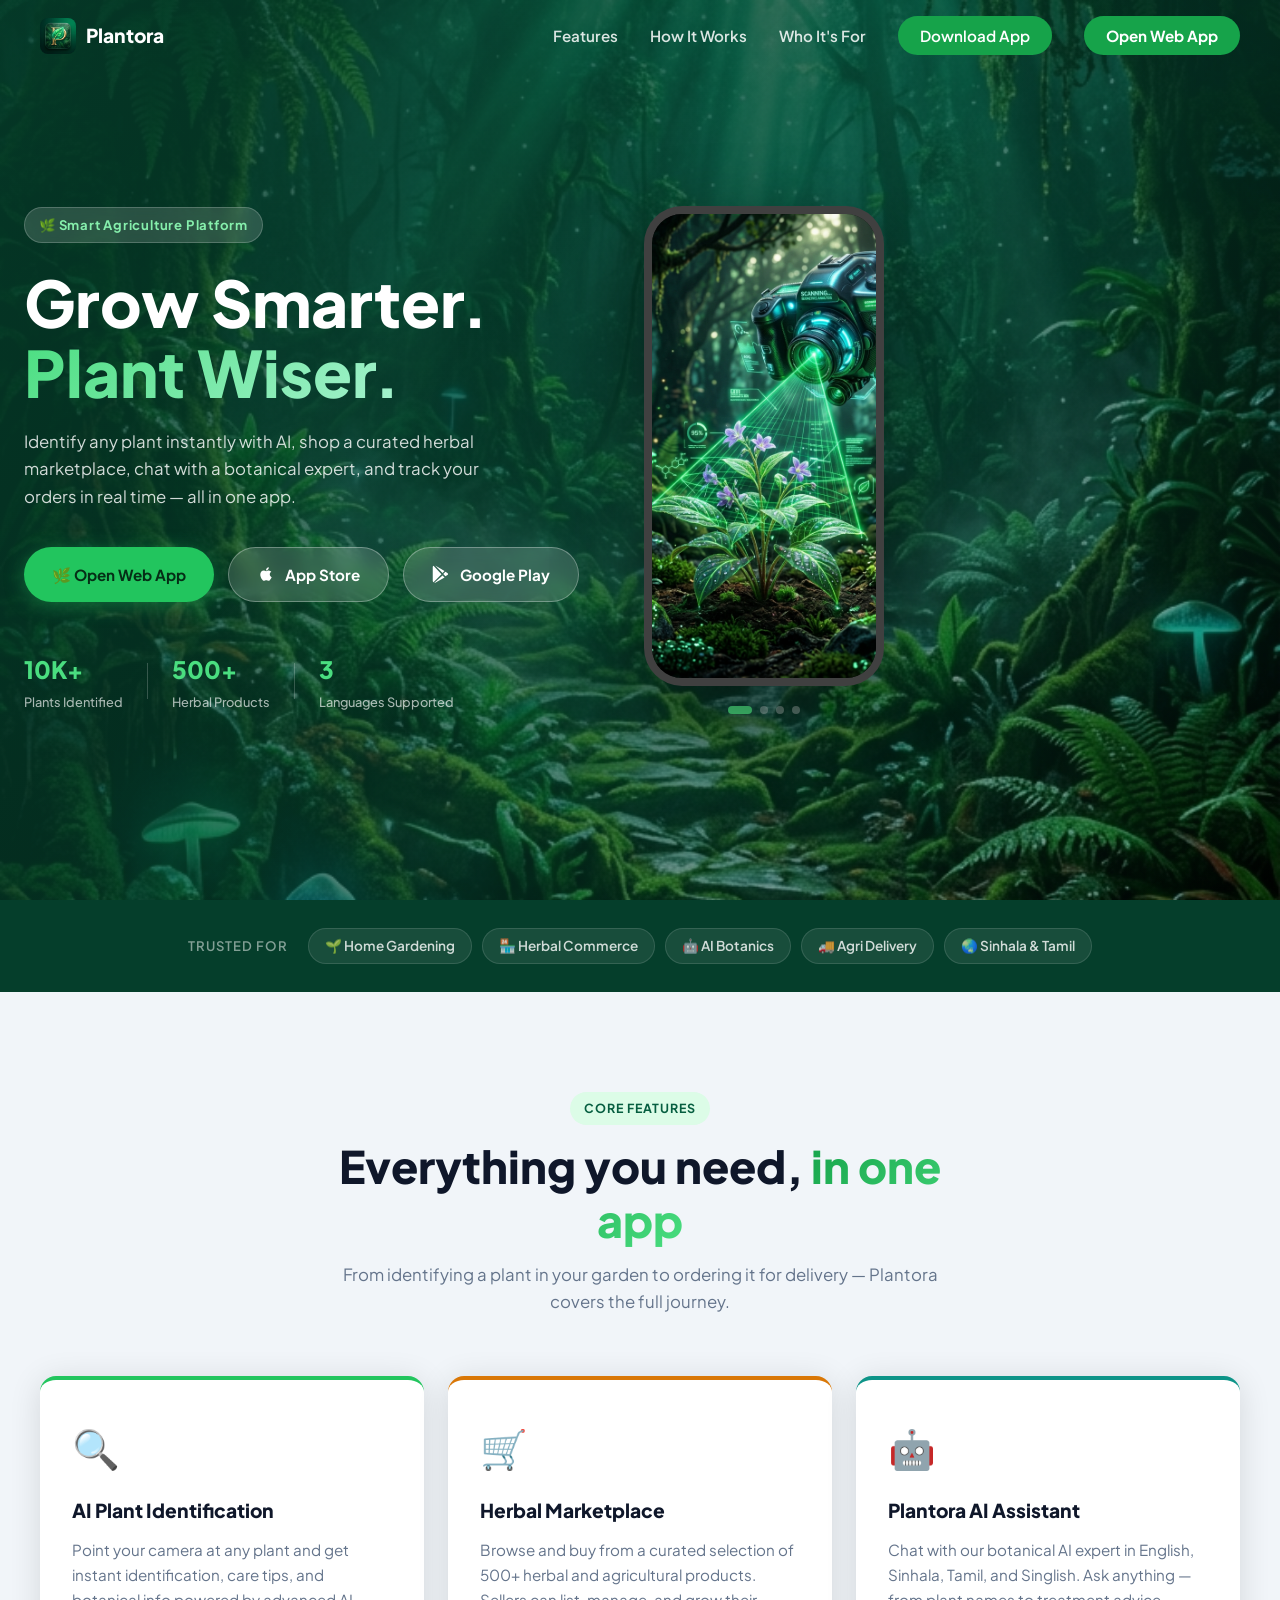
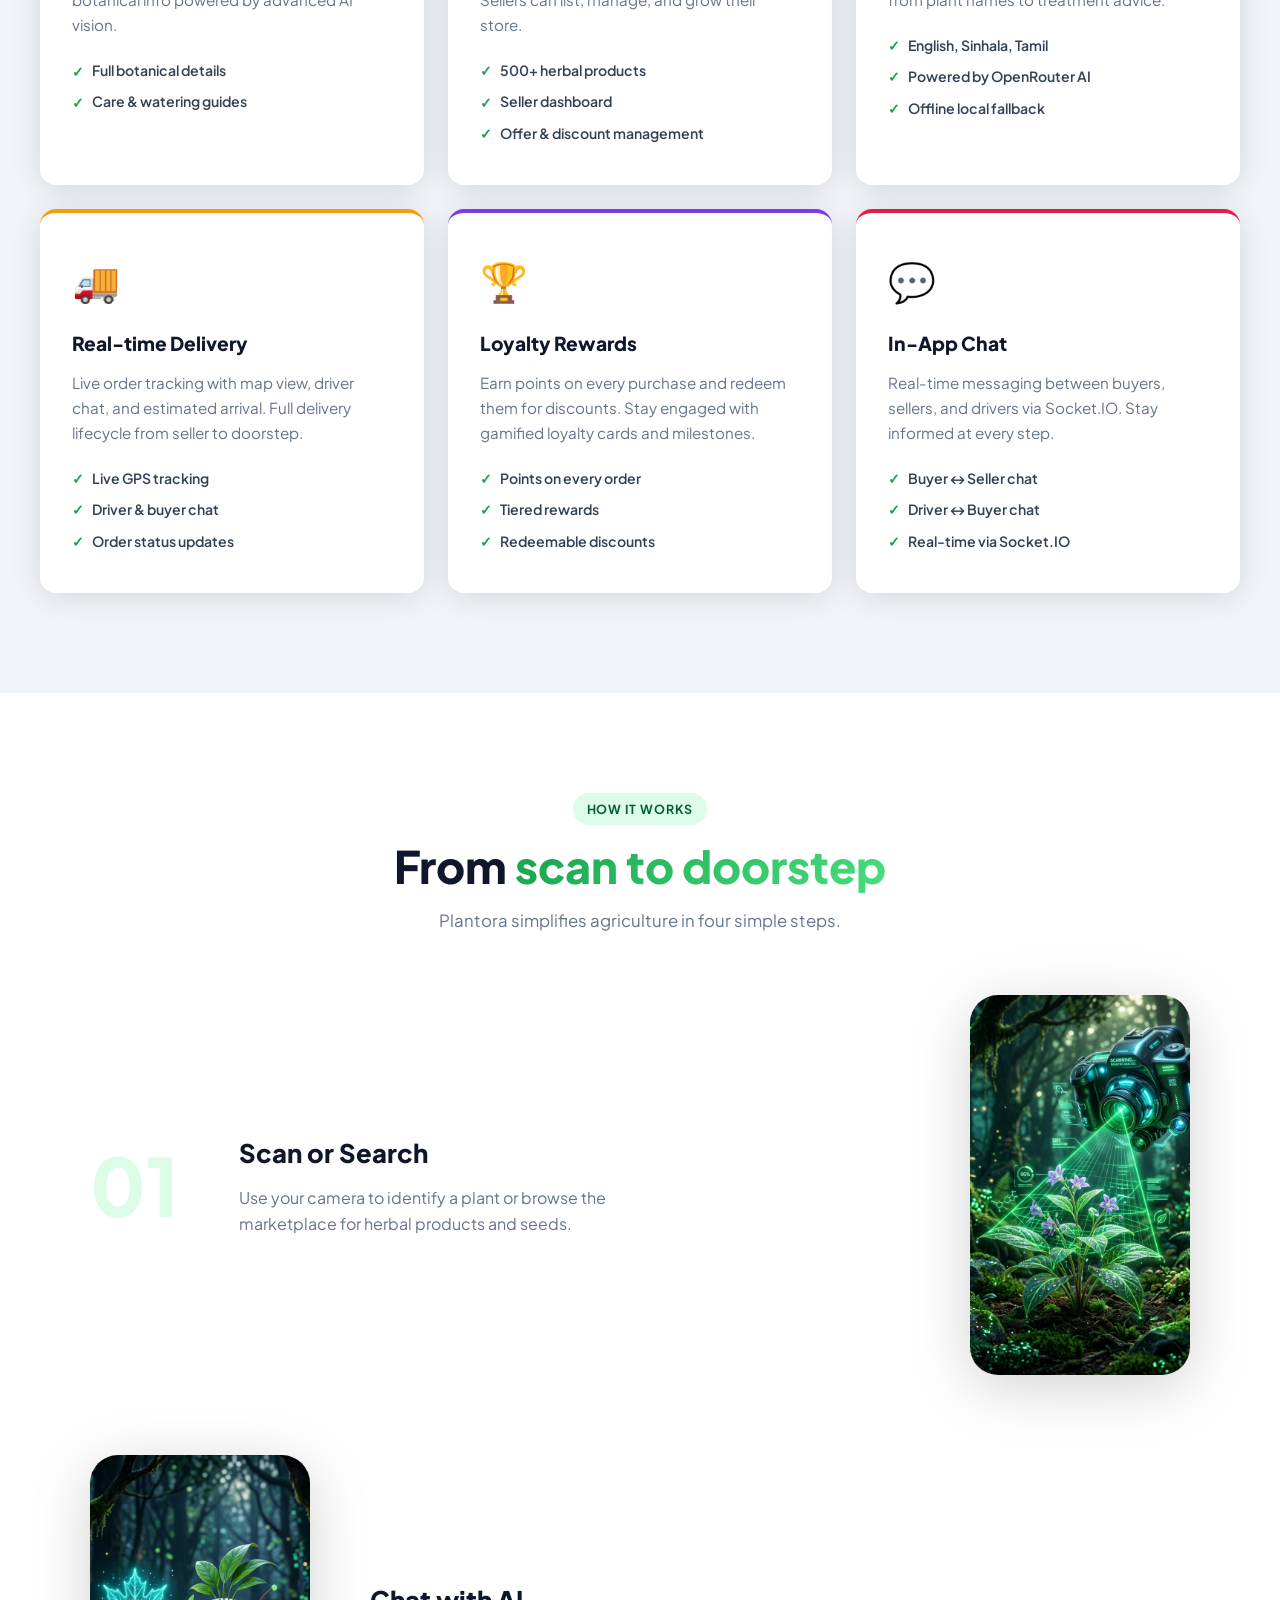
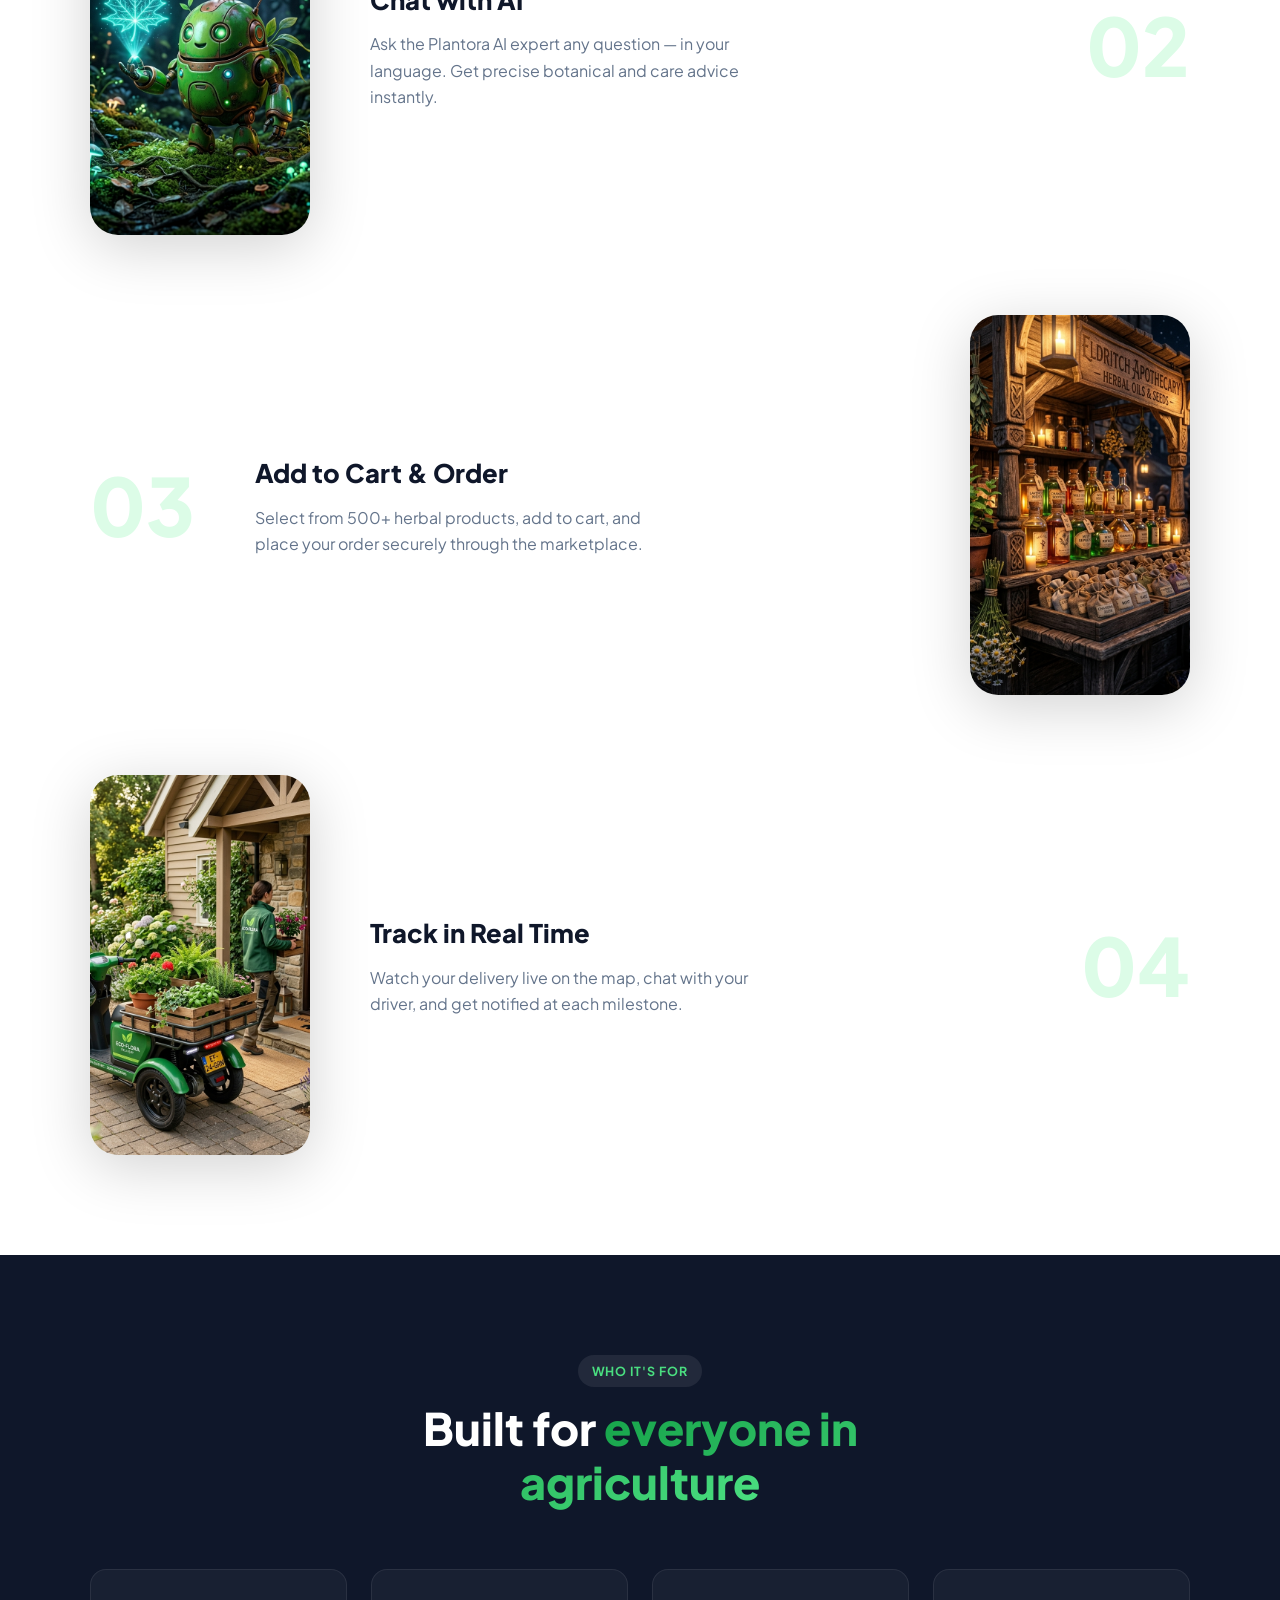
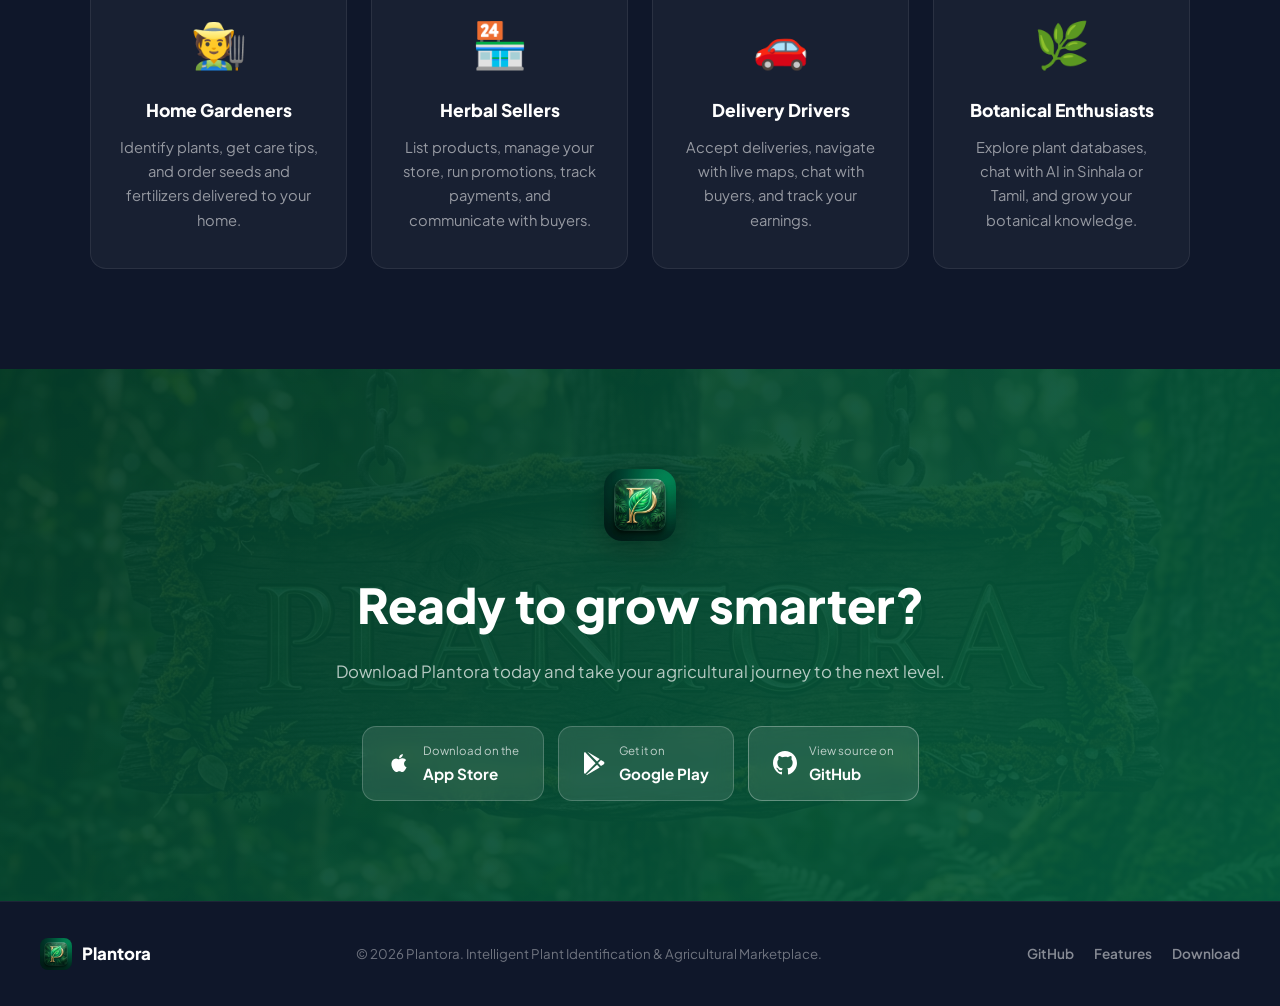
==== commit e15f357e: "remove scan plant" ====
--- a/landing.html
+++ b/landing.html
@@ -106,7 +106,7 @@
         <h3>AI Plant Identification</h3>
         <p>Point your camera at any plant and get instant identification, care tips, and botanical info powered by advanced AI vision.</p>
         <ul class="feature-list">
-          <li>Instant scan results</li>
+          
           <li>Full botanical details</li>
           <li>Care & watering guides</li>
         </ul>
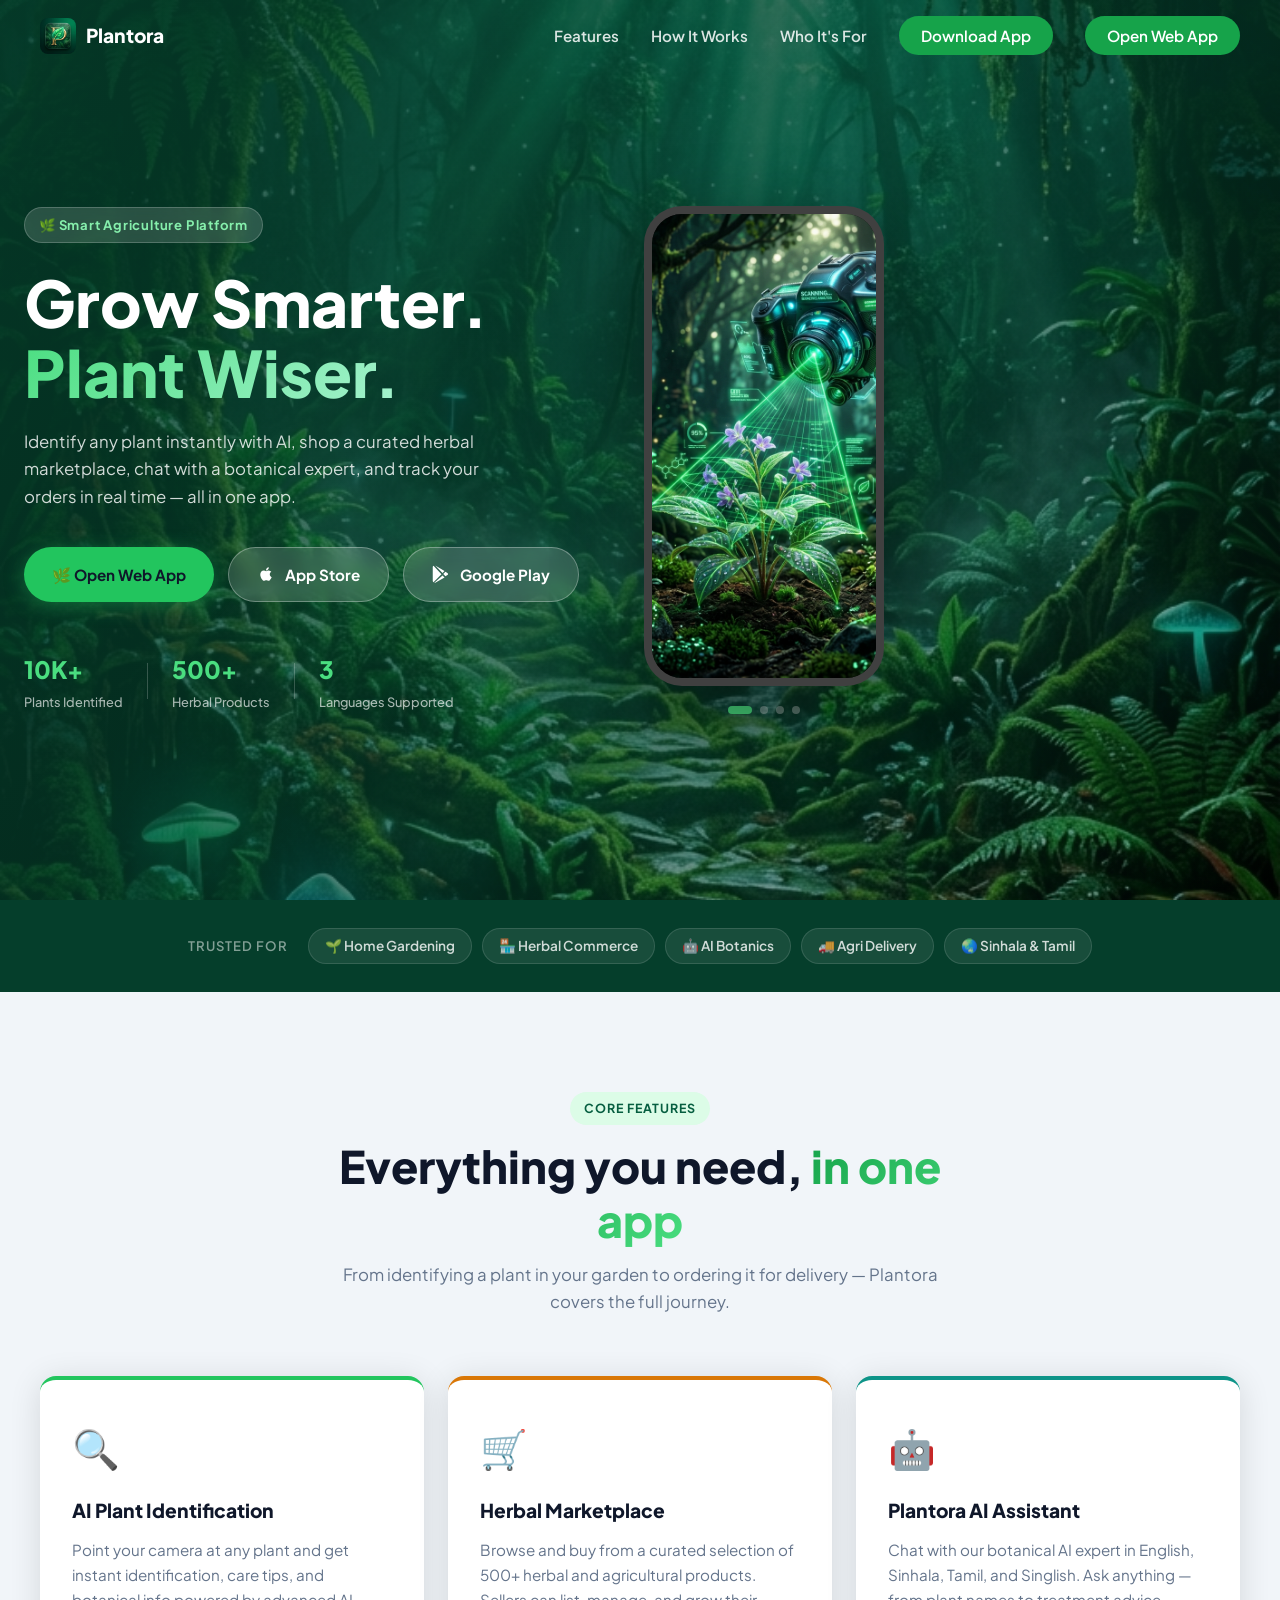
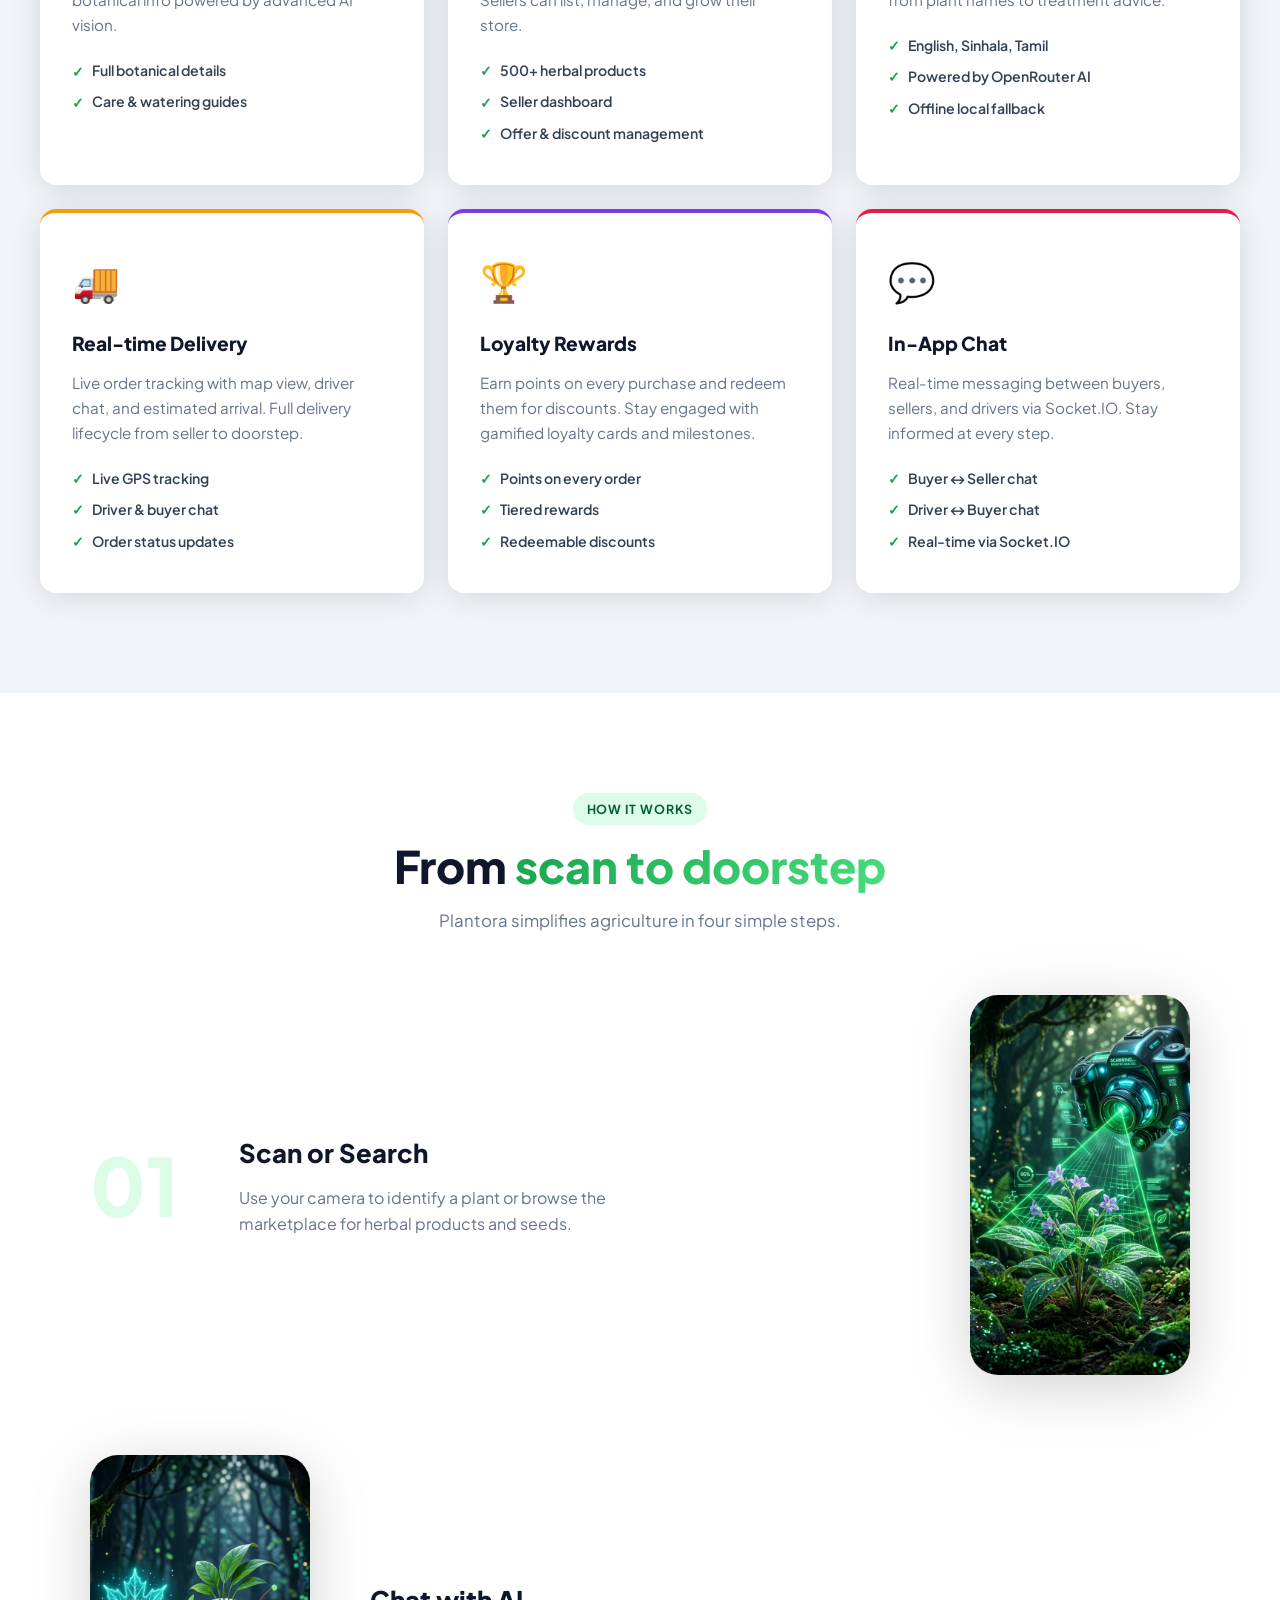
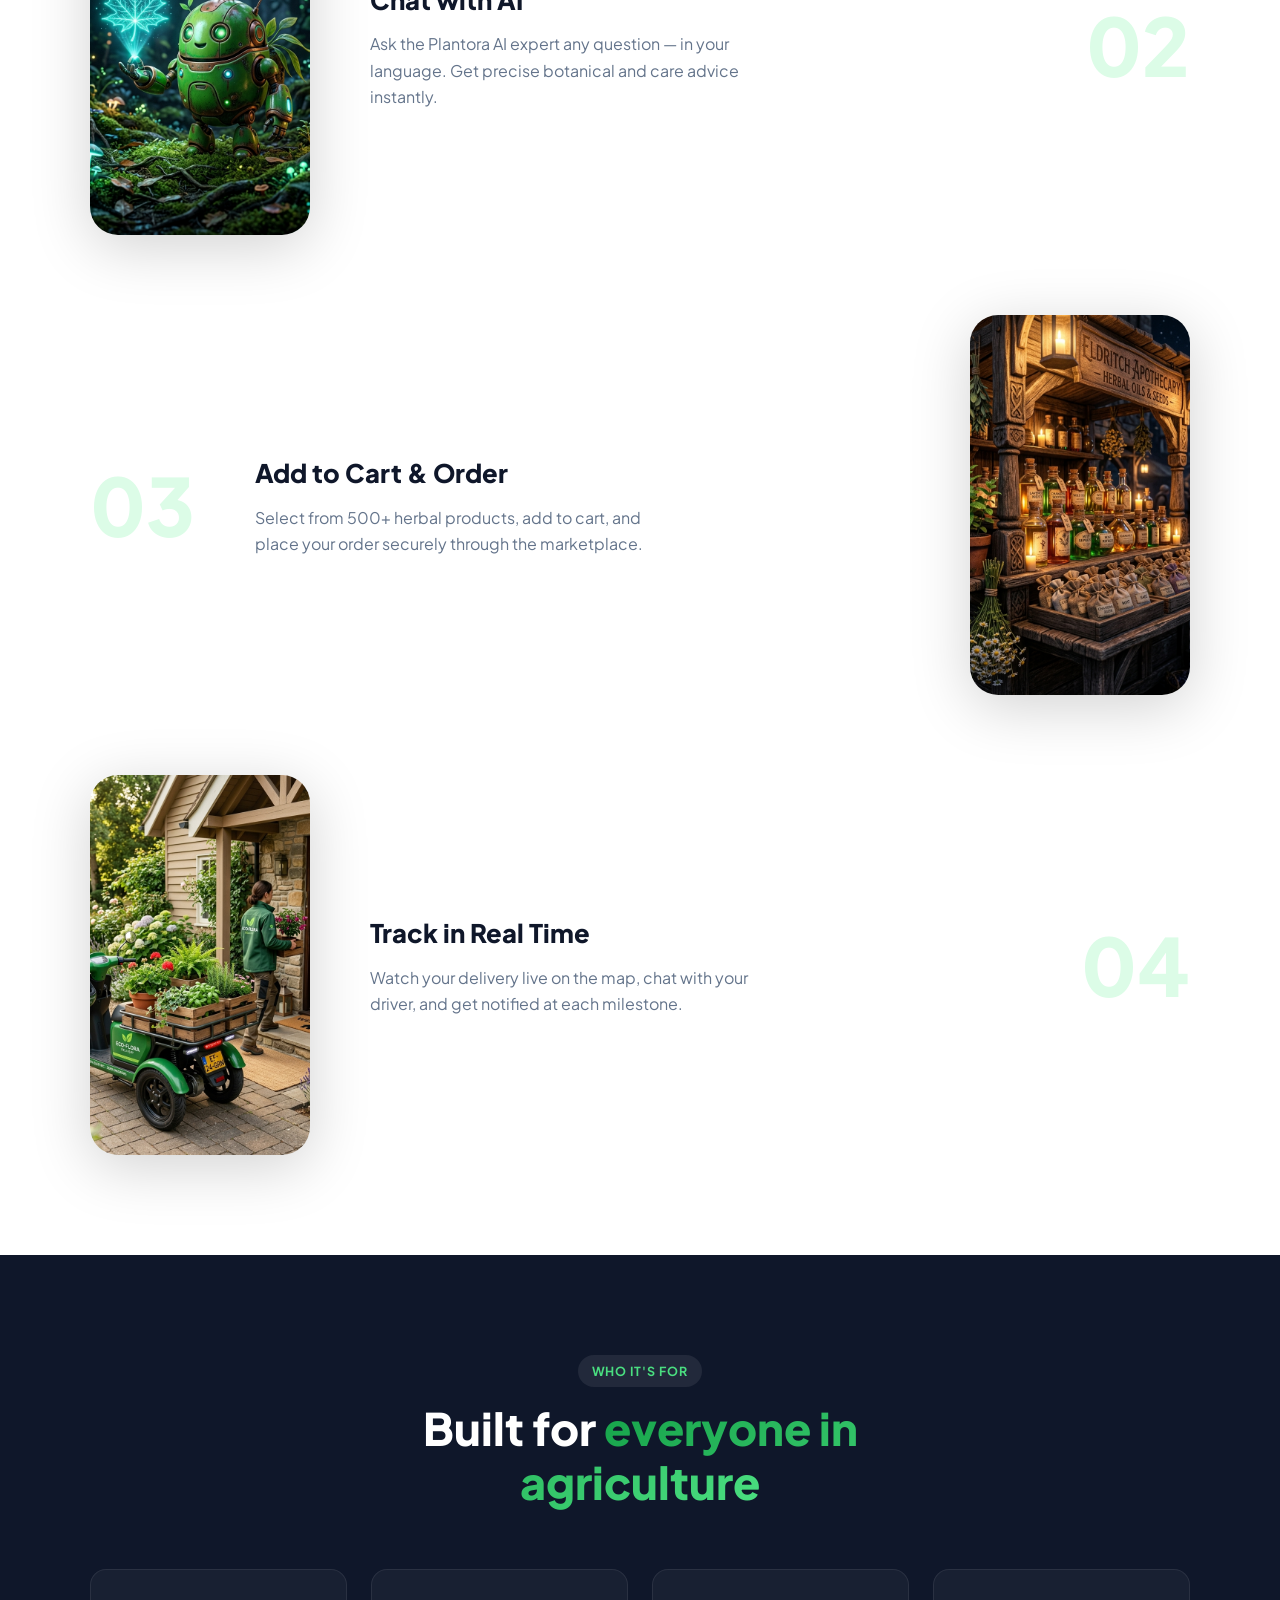
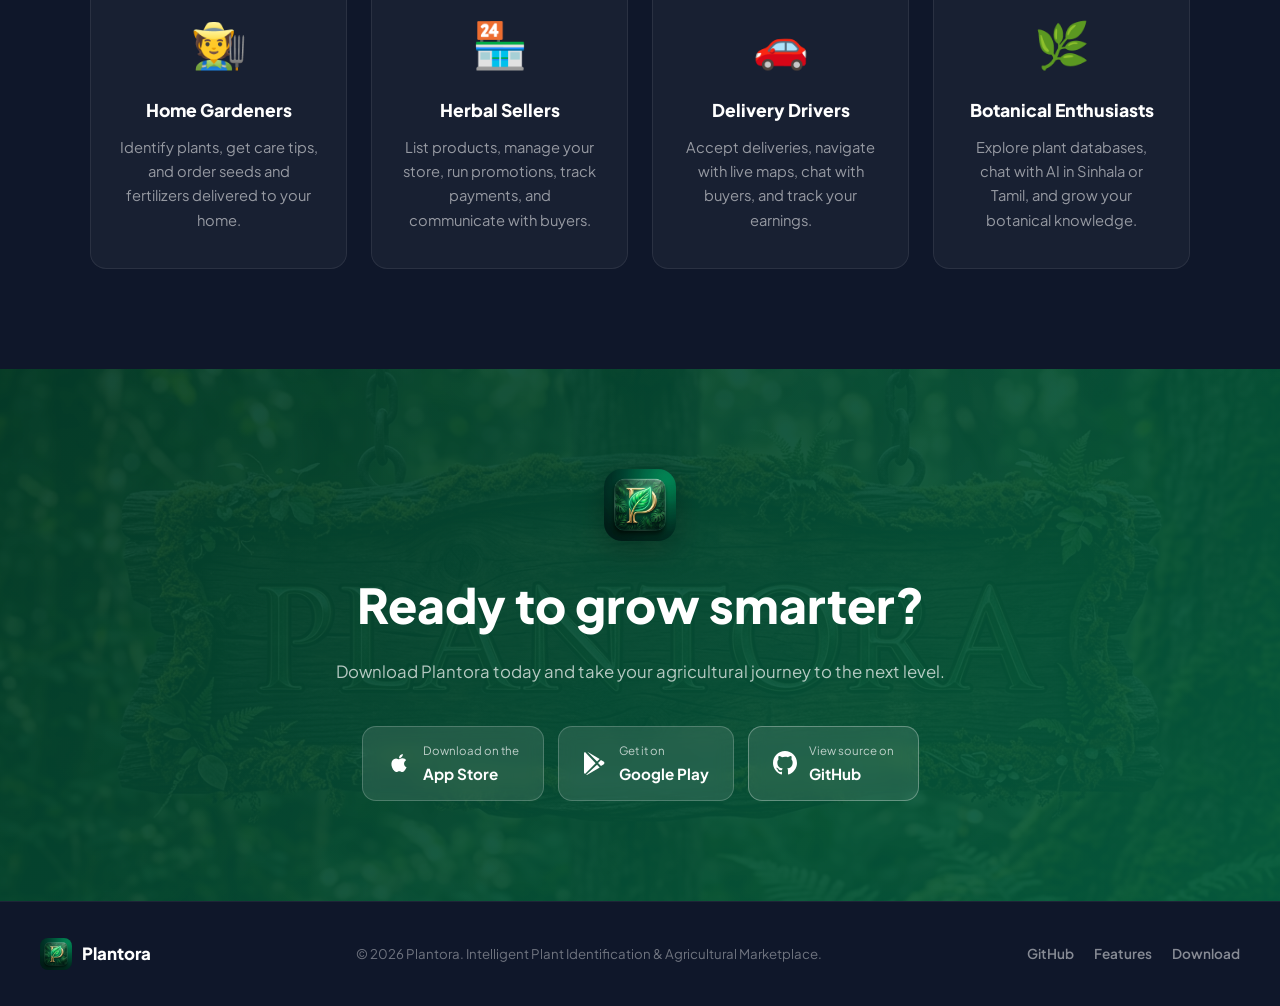
==== commit 9be12a15: "fix a tag" ====
--- a/landing.html
+++ b/landing.html
@@ -25,7 +25,7 @@
         <li><a href="#how">How It Works</a></li>
         <li><a href="#roles">Who It's For</a></li>
         <li><a href="#download" class="btn-nav">Download App</a></li>
-        <li><a href="/" class="btn-nav" style="background:#22c55e;color:#052e16;font-weight:700;">Open Web App</a></li>
+        <li><a href="/" class="btn-nav btn-nav--web">Open Web App</a></li>
       </ul>
       <button class="hamburger" id="hamburger" aria-label="Toggle menu">
         <span></span><span></span><span></span>
@@ -42,7 +42,7 @@
       <h1>Grow Smarter.<br /><span class="gradient-text">Plant Wiser.</span></h1>
       <p class="hero-sub">Identify any plant instantly with AI, shop a curated herbal marketplace, chat with a botanical expert, and track your orders in real time — all in one app.</p>
       <div class="hero-actions">
-        <a href="/" class="btn-primary" style="background:#22c55e;color:#052e16;font-weight:700;">
+        <a href="/" class="btn-primary btn-primary--web">
           🌿 Open Web App
         </a>
         <a href="#download" class="btn-secondary">
